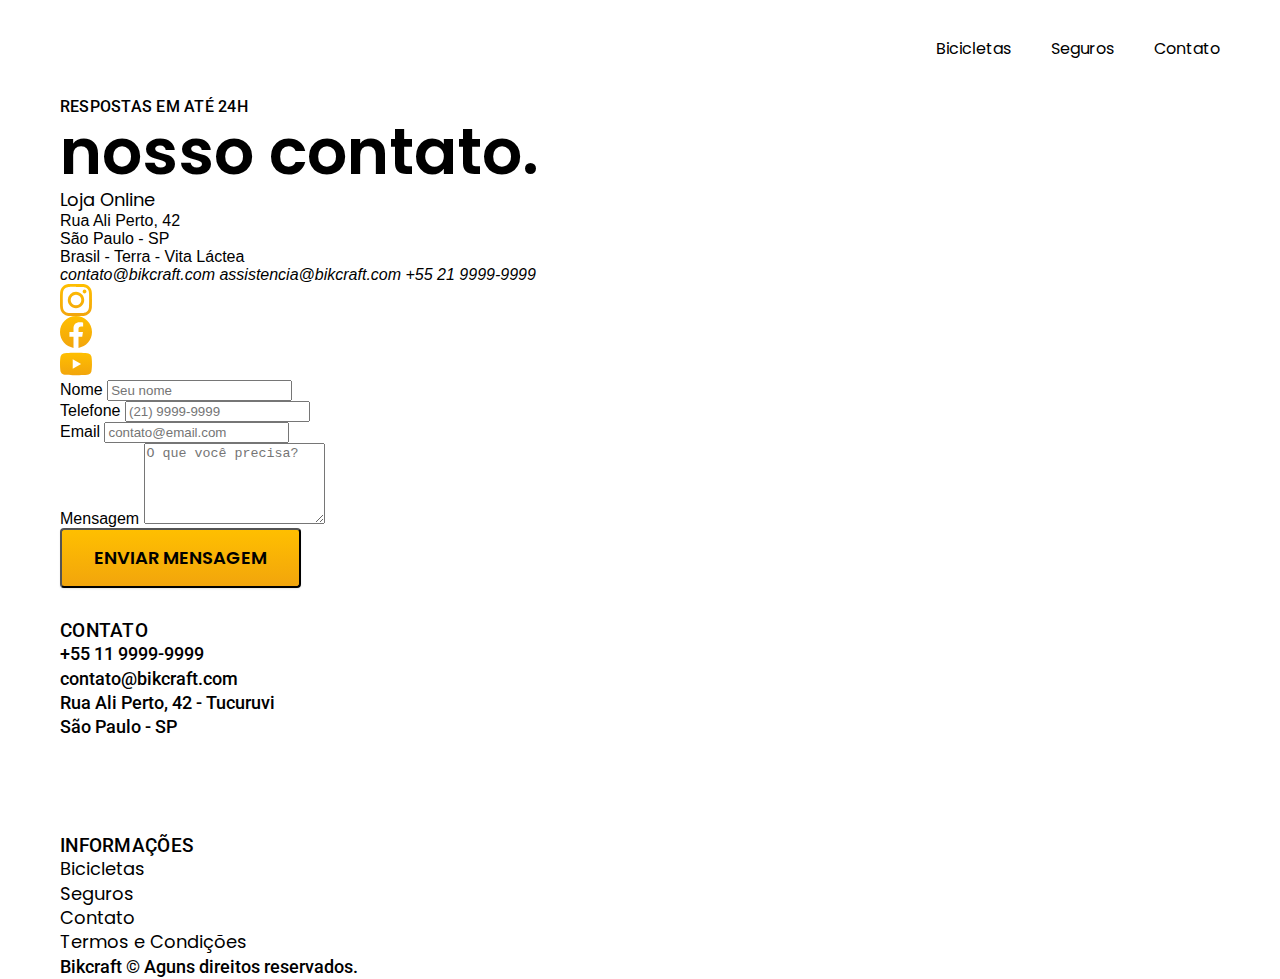
==== contato.html @ 478f9706 "add css contato" ====
<!DOCTYPE html>
<html lang="pt-br">

<head>
    <meta charset="UTF-8">
    <meta name="viewport" content="width=device-width, initial-scale=1.0">
    <title>Contato | Bikcraft</title>
    <meta name="description" content="Contato">
    <link rel="stylesheet" href="./css/style.css">
    <link rel="preconnect" href="https://fonts.googleapis.com">
    <link rel="preconnect" href="https://fonts.gstatic.com" crossorigin>
    <link href="https://fonts.googleapis.com/css2?family=Merriweather:ital,wght@1,900&family=Poppins:wght@400;600&family=Roboto:wght@400;500&display=swap" rel="stylesheet">
</head>

<!-- Cabeçalho do site com logo em svg e links de navegação -->
<!-- classes começando com header -->

<body id="contato">
    <header class="header-bg">
        <div class="header container">
            <a href="./"><img src="./img/bikcraft.svg" alt="bikcraft"></a>
            <nav>
                <ul class="header-menu font-1-m cor-0">
                    <li><a href="./bicicletas.html">Bicicletas</a></li>
                    <li><a href="./seguros.html">Seguros</a></li>
                    <li><a href="./contato.html">Contato</a></li>
                </ul>
            </nav>
        </div>
    </header>

    <!-- Conteúdo da Página -->
    <main>
        <div class="titulo-bg">
            <div class="titulo container">
                <p class="fonte-2-l-b cor-5">Respostas em até 24h</p>
                <h1 class="fonte-1-xxl cor-0">nosso contato<span class="cor-p1">.</span></h1>
            </div>
        </div>

        <div class="contato container">
            <section class="contato-dados" aria-label="Endereço">
                <h2 class="fonte-1-m cor-0">Loja Online</h2>
                <div class="contato-endereco font-2-s cor-4">
                    <p>Rua Ali Perto, 42</p>
                    <p>São Paulo - SP</p>
                    <p>Brasil - Terra - Vita Láctea</p>
                </div>
                <address class="contato-meios font-2-s cor-4">
                    <a href="mailto:contato@bikcraft.com">contato@bikcraft.com</a>
                    <a href="mailto:assistencia@bikcraft.com">assistencia@bikcraft.com</a>
                    <a href="tel:+552199999999">+55 21 9999-9999</a>
                </address>
                <div class="contato-redes">
                    <a href="./">
                        <img src="./img/redes/instagram-p.svg" alt="Instagram">
                    </a>
                    <a href="./">
                        <img src="./img/redes/facebook-p.svg" alt="Facebook">
                    </a>
                    <a href="./">
                        <img src="./img/redes/youtube-p.svg" alt="Youtube">
                    </a>
                </div>
            </section>
            <section class="contato-formulario" aria-label="Formulário">
                <form class="form" action="./contato.html">
                    <div>
                        <label for="nome">Nome</label>
                        <input type="text" id="nome" name="nome" placeholder="Seu nome">
                    </div>
                    <div>
                        <label for="telefone">Telefone</label>
                        <input type="text" id="telefone" name="telefone" placeholder="(21) 9999-9999">
                    </div>
                    <div>
                        <label for="email">Email</label>
                        <input type="email" id="email" name="email" placeholder="contato@email.com">
                    </div>
                    <div>
                        <label for="mensagem">Mensagem</label>
                        <textarea rows="5" id="mensagem" name="mensagem" placeholder="O que você precisa?"></textarea>
                    </div>
                    <button class="botao">Enviar Mensagem</button>
                </form>
            </section>
        </div>
    </main>

    <!-- Footer -->
    <footer class="footer-bg">
        <div class="footer container">

            <img src="./img/bikcraft.svg" alt="bikcraft">

            <div class="footer-contato">
                <h3 class="fonte-2-l-b cor-0">Contato</h3>
                <ul class="fonte-2-m cor-5">
                    <li><a href="tel:+551199999999">+55 11 9999-9999</a></li>
                    <li><a href="mailto:contato@bikcraft.com">contato@bikcraft.com</a></li>
                    <li>Rua Ali Perto, 42 - Tucuruvi</li>
                    <li>São Paulo - SP</li>
                </ul>
                <div class="footer-redes">
                    <a href="."><img src="./img/redes/instagram.svg" alt="instagram"></a>
                    <a href="."><img src="./img/redes/facebook.svg" alt="facebook"></a>
                    <a href="."><img src="./img/redes/youtube.svg" alt="youtube"></a>

                </div>
            </div>

            <div class="footer-informacoes">
                <h3 class="fonte-2-l-b cor-0">Informações</h3>
                <nav>
                    <ul class="fonte-1-m cor-5">
                        <li><a href="./bicicletas.html">Bicicletas</a></li>
                        <li><a href="./seguros.html">Seguros</a></li>
                        <li><a href="./contato.html">Contato</a></li>
                        <li><a href="./termos.html">Termos e Condições</a></li>

                    </ul>
                </nav>
            </div>

            <p class="footer-copy fonte-2-m cor-6">Bikcraft © Aguns direitos reservados. </p>

        </div>
    </footer>

</body>

</html>
---- css/style.css ----
@import "./global/header.css";
@import "./utilidades/tipografia.css";
@import "./utilidades/cores.css";
@import "./global/global.css";

/* Home */
@import "./home/introducao.css";
@import "./home/tecnologia.css";
@import "./home/parceiros.css";
@import "./home/depoimento.css";

/* Componentes */
@import "./utilidades/componentes.css";

/* Bicicletas */
@import "./bicicletas/bicicletas-lista.css";

/* Seguros */
@import "./seguros/seguros.css";
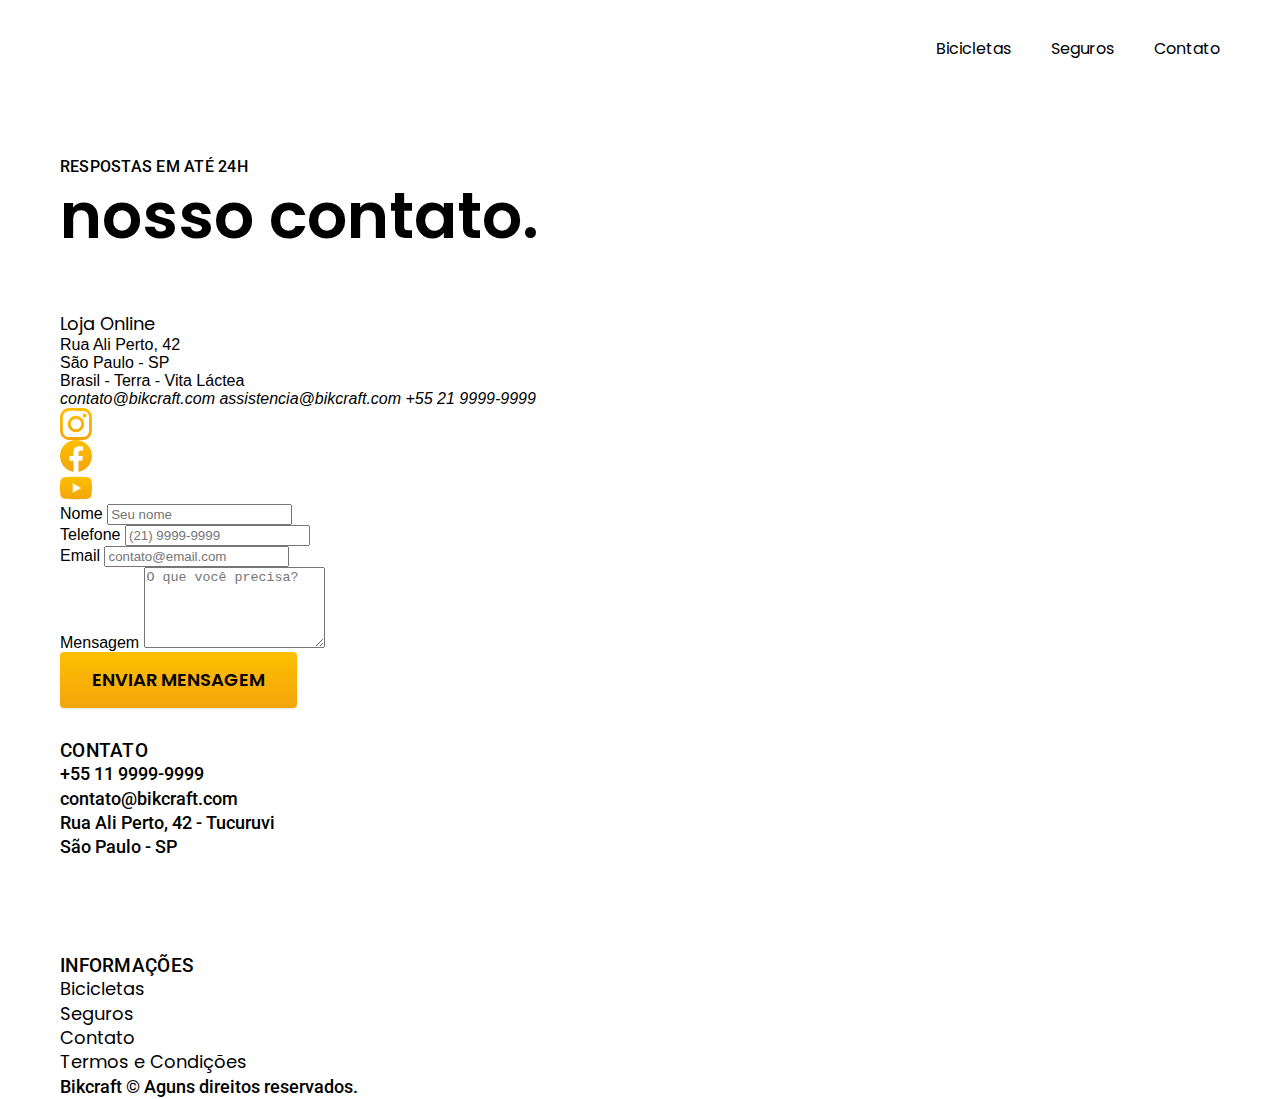
==== commit 62b0761e: "add css formulario" ====
--- a/contato.html
+++ b/contato.html
@@ -73,15 +73,15 @@
                         <label for="telefone">Telefone</label>
                         <input type="text" id="telefone" name="telefone" placeholder="(21) 9999-9999">
                     </div>
-                    <div>
+                    <div class="col-2">
                         <label for="email">Email</label>
                         <input type="email" id="email" name="email" placeholder="contato@email.com">
                     </div>
-                    <div>
+                    <div class="col-2">
                         <label for="mensagem">Mensagem</label>
                         <textarea rows="5" id="mensagem" name="mensagem" placeholder="O que você precisa?"></textarea>
                     </div>
-                    <button class="botao">Enviar Mensagem</button>
+                    <button class="botao col-2">Enviar Mensagem</button>
                 </form>
             </section>
         </div>
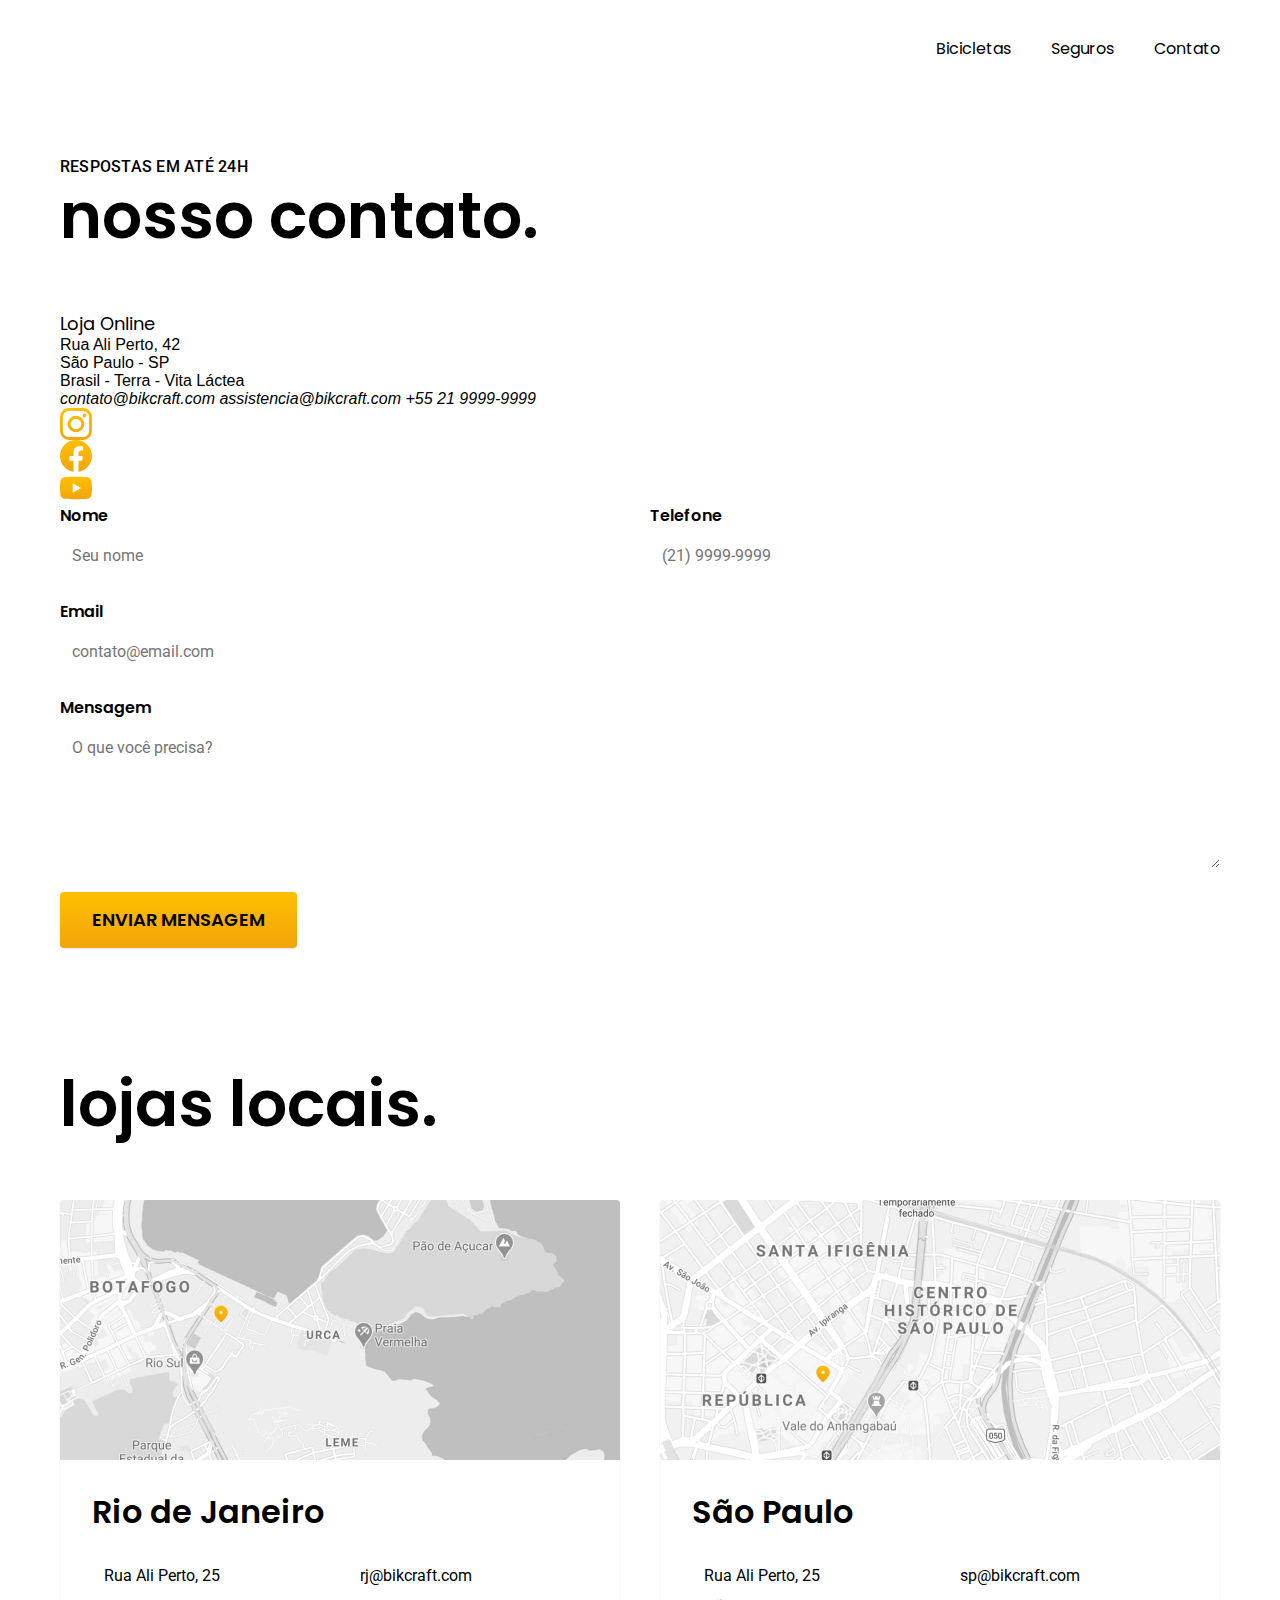
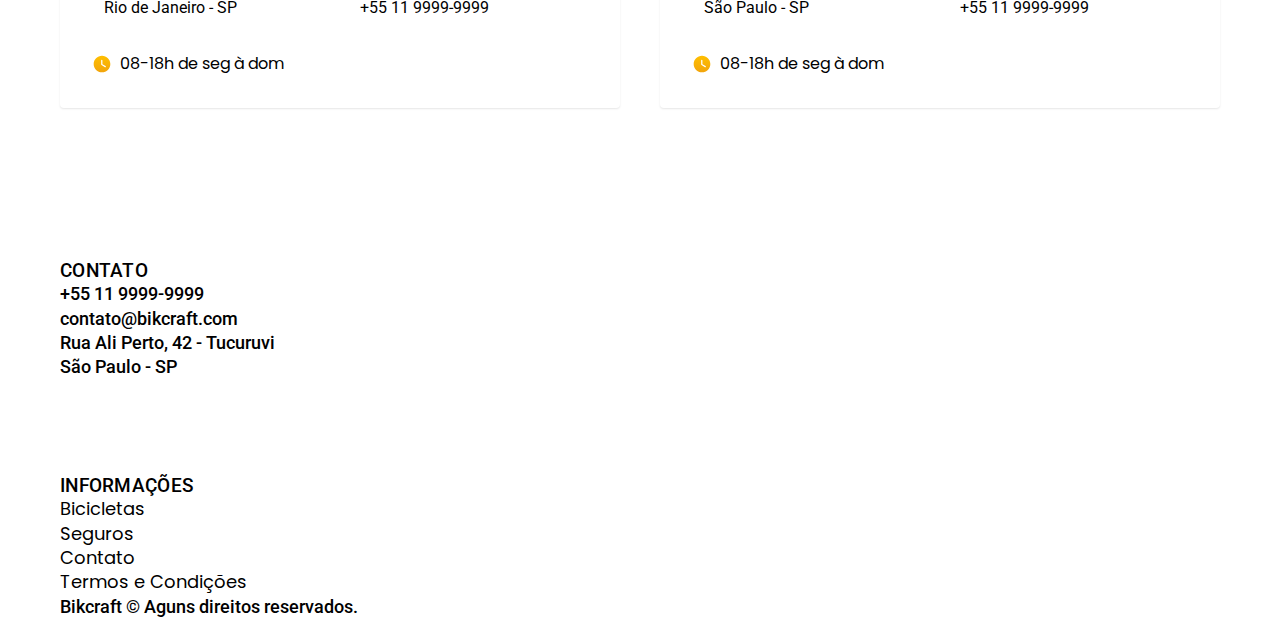
==== commit 30742a54: "add page contato" ====
--- a/contato.html
+++ b/contato.html
@@ -87,6 +87,41 @@
         </div>
     </main>
 
+    <article class="lojas container">
+        <h2 class="fonte-1-xxl">lojas locais<span class="cor-p1">.</span></h2>
+        <div class="lojas-item">
+            <img src="./img/lojas/rj.jpg" alt="mapa marcando o endereço em Rua Ali Perto, 25 - Rio de Janeiro - SP">
+            <div class="lojas-conteudo">
+                <h3 class="fonte-1-xl">Rio de Janeiro</h3>
+                <div class="lojas-dados fonte-2-s cor-8">
+                    <p>Rua Ali Perto, 25</p>
+                    <p>Rio de Janeiro - SP</p>
+                </div>
+                <div class="lojas-dados fonte-2-s cor-8">
+                    <a href="mailto:rj@bikcraft.com">rj@bikcraft.com</a>
+                    <a href="tel:+552199999999">+55 11 9999-9999</a>
+                </div>
+                <p class="lojas-tempo fonte-1-s"><img src="./img/icones/horario.svg" alt="">08-18h de seg à dom</p>
+            </div>
+        </div>
+
+        <div class="lojas-item">
+            <img src="./img/lojas/sp.jpg" alt="mapa marcando o endereço em Rua Ali Perto, 25 - São Paulo - SP">
+            <div class="lojas-conteudo">
+                <h3 class="fonte-1-xl">São Paulo</h3>
+                <div class="lojas-dados fonte-2-s cor-8">
+                    <p>Rua Ali Perto, 25</p>
+                    <p>São Paulo - SP</p>
+                </div>
+                <div class="lojas-dados fonte-2-s cor-8">
+                    <a href="mailto:sp@bikcraft.com">sp@bikcraft.com</a>
+                    <a href="tel:+551199999999">+55 11 9999-9999</a>
+                </div>
+                <p class="lojas-tempo fonte-1-s"><img src="./img/icones/horario.svg" alt="">08-18h de seg à dom</p>
+            </div>
+        </div>
+    </article>
+
     <!-- Footer -->
     <footer class="footer-bg">
         <div class="footer container">
--- a/css/style.css
+++ b/css/style.css
@@ -2,6 +2,7 @@
 @import "./utilidades/tipografia.css";
 @import "./utilidades/cores.css";
 @import "./global/global.css";
+@import "./global/footer.css";
 
 /* Home */
 @import "./home/introducao.css";
@@ -11,9 +12,27 @@
 
 /* Componentes */
 @import "./utilidades/componentes.css";
+@import "./utilidades/formulario.css";
 
 /* Bicicletas */
 @import "./bicicletas/bicicletas-lista.css";
+@import "./bicicletas/bicicletas.css";
 
 /* Seguros */
 @import "./seguros/seguros.css";
+@import "./seguros/vantagens.css";
+@import "./seguros/perguntas.css";
+
+/* Termos */
+@import "./termos/termos.css";
+
+/* Bicicleta */
+@import "../css/bicicleta/bicicleta.css";
+@import "../css/bicicleta/seguro.css";
+
+/* Contato */
+@import "../css/contato/contato.css";
+@import "../css/contato/lojas.css";
+
+/* Orçamento */
+@import "../css/orcamento/orcamento.css";
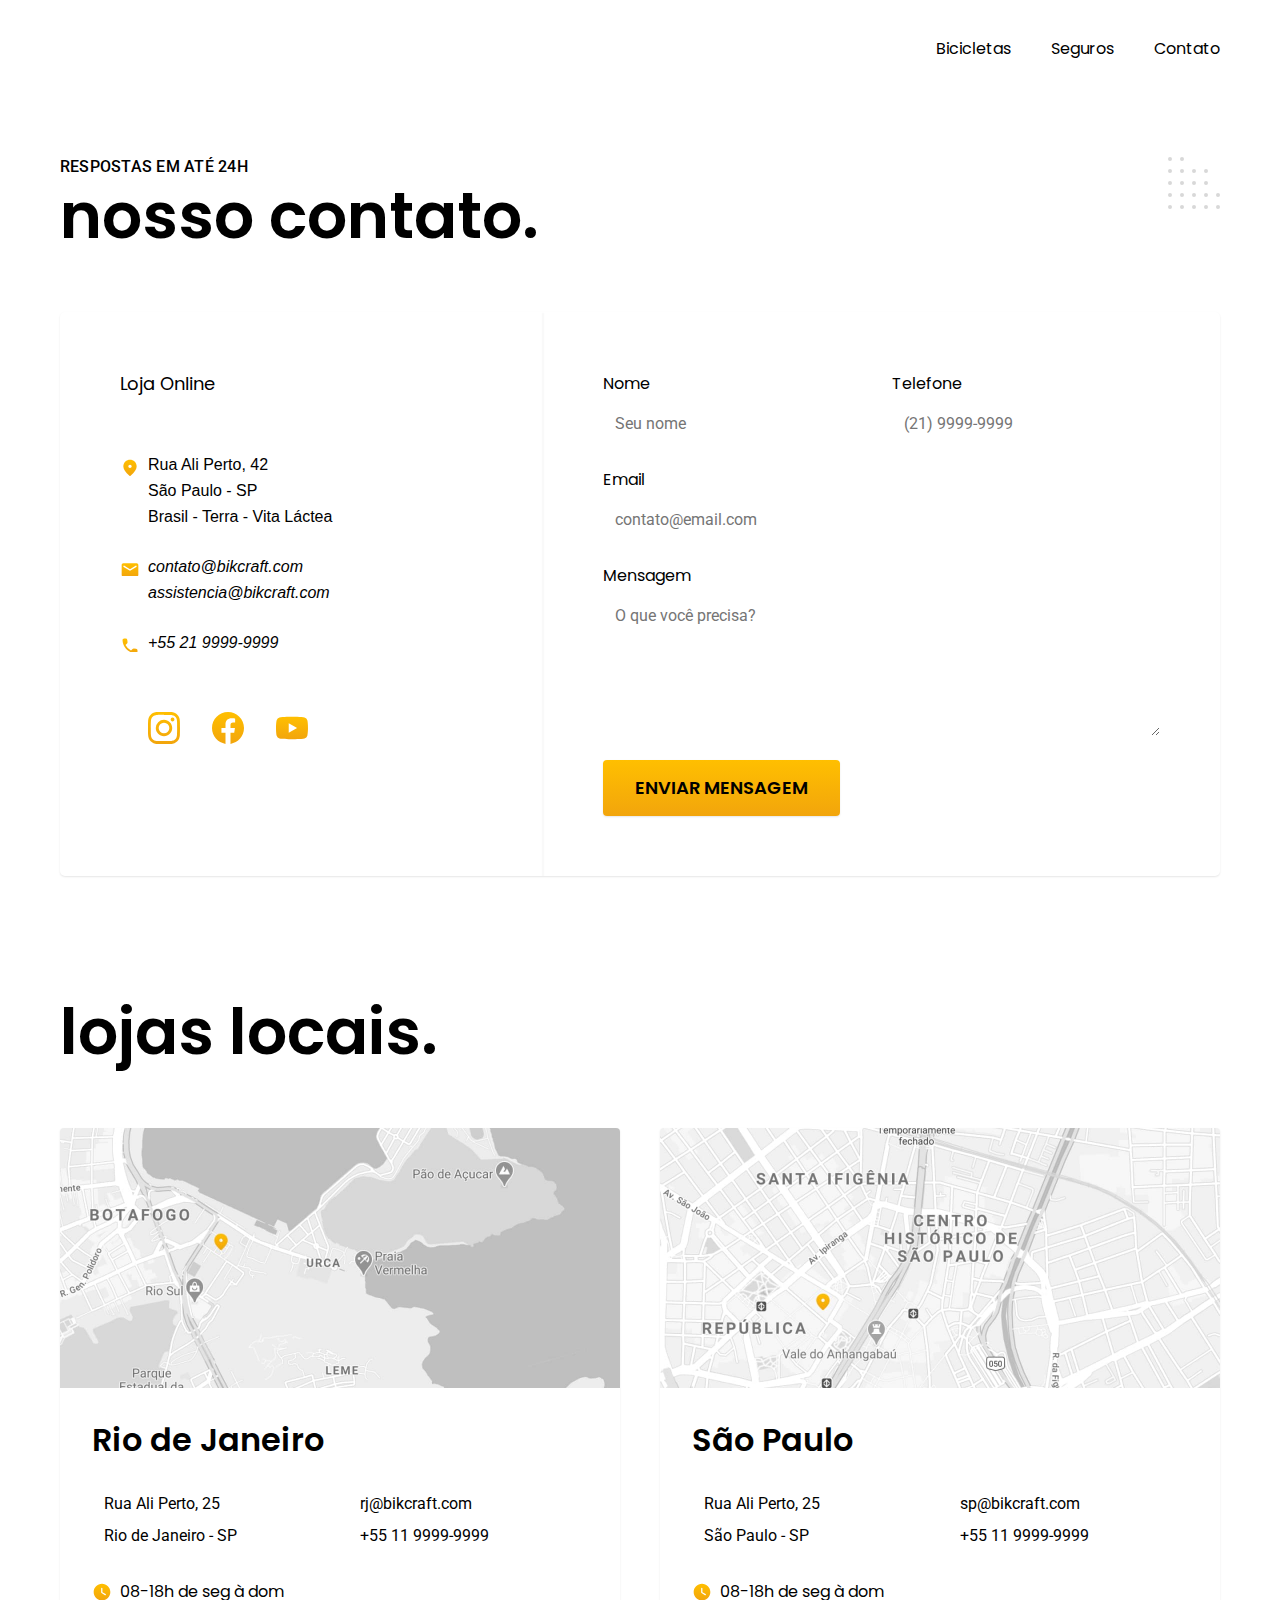
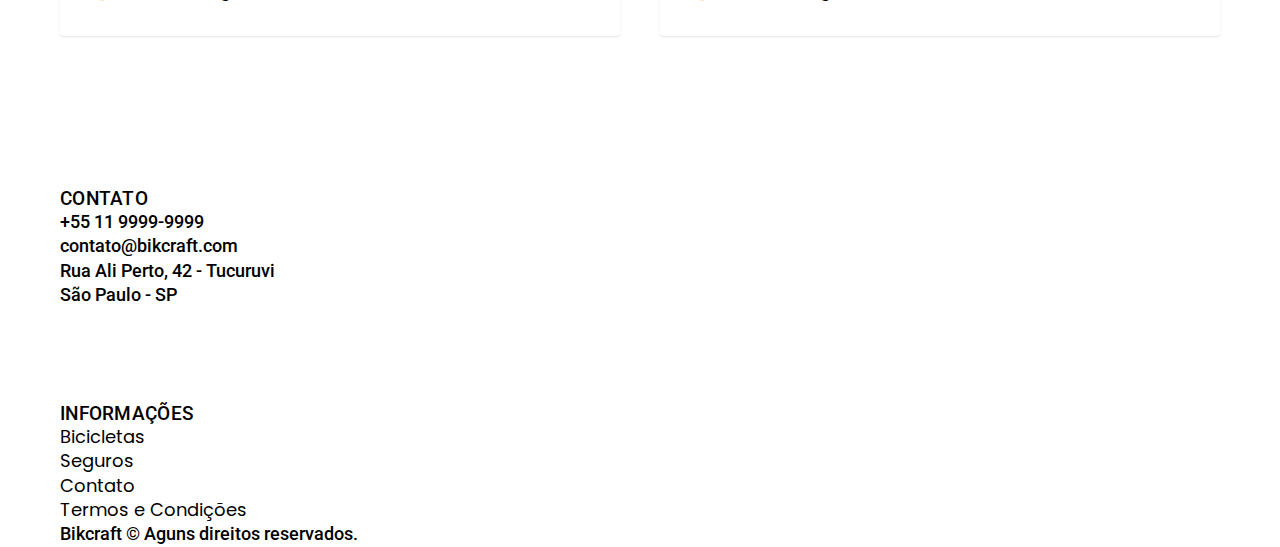
==== commit 0a0ae70d: "add custom" ====
--- a/contato.html
+++ b/contato.html
@@ -6,6 +6,7 @@
     <meta name="viewport" content="width=device-width, initial-scale=1.0">
     <title>Contato | Bikcraft</title>
     <meta name="description" content="Contato">
+    <link rel="preload" href="./css/style.css" as="style">
     <link rel="stylesheet" href="./css/style.css">
     <link rel="preconnect" href="https://fonts.googleapis.com">
     <link rel="preconnect" href="https://fonts.gstatic.com" crossorigin>
